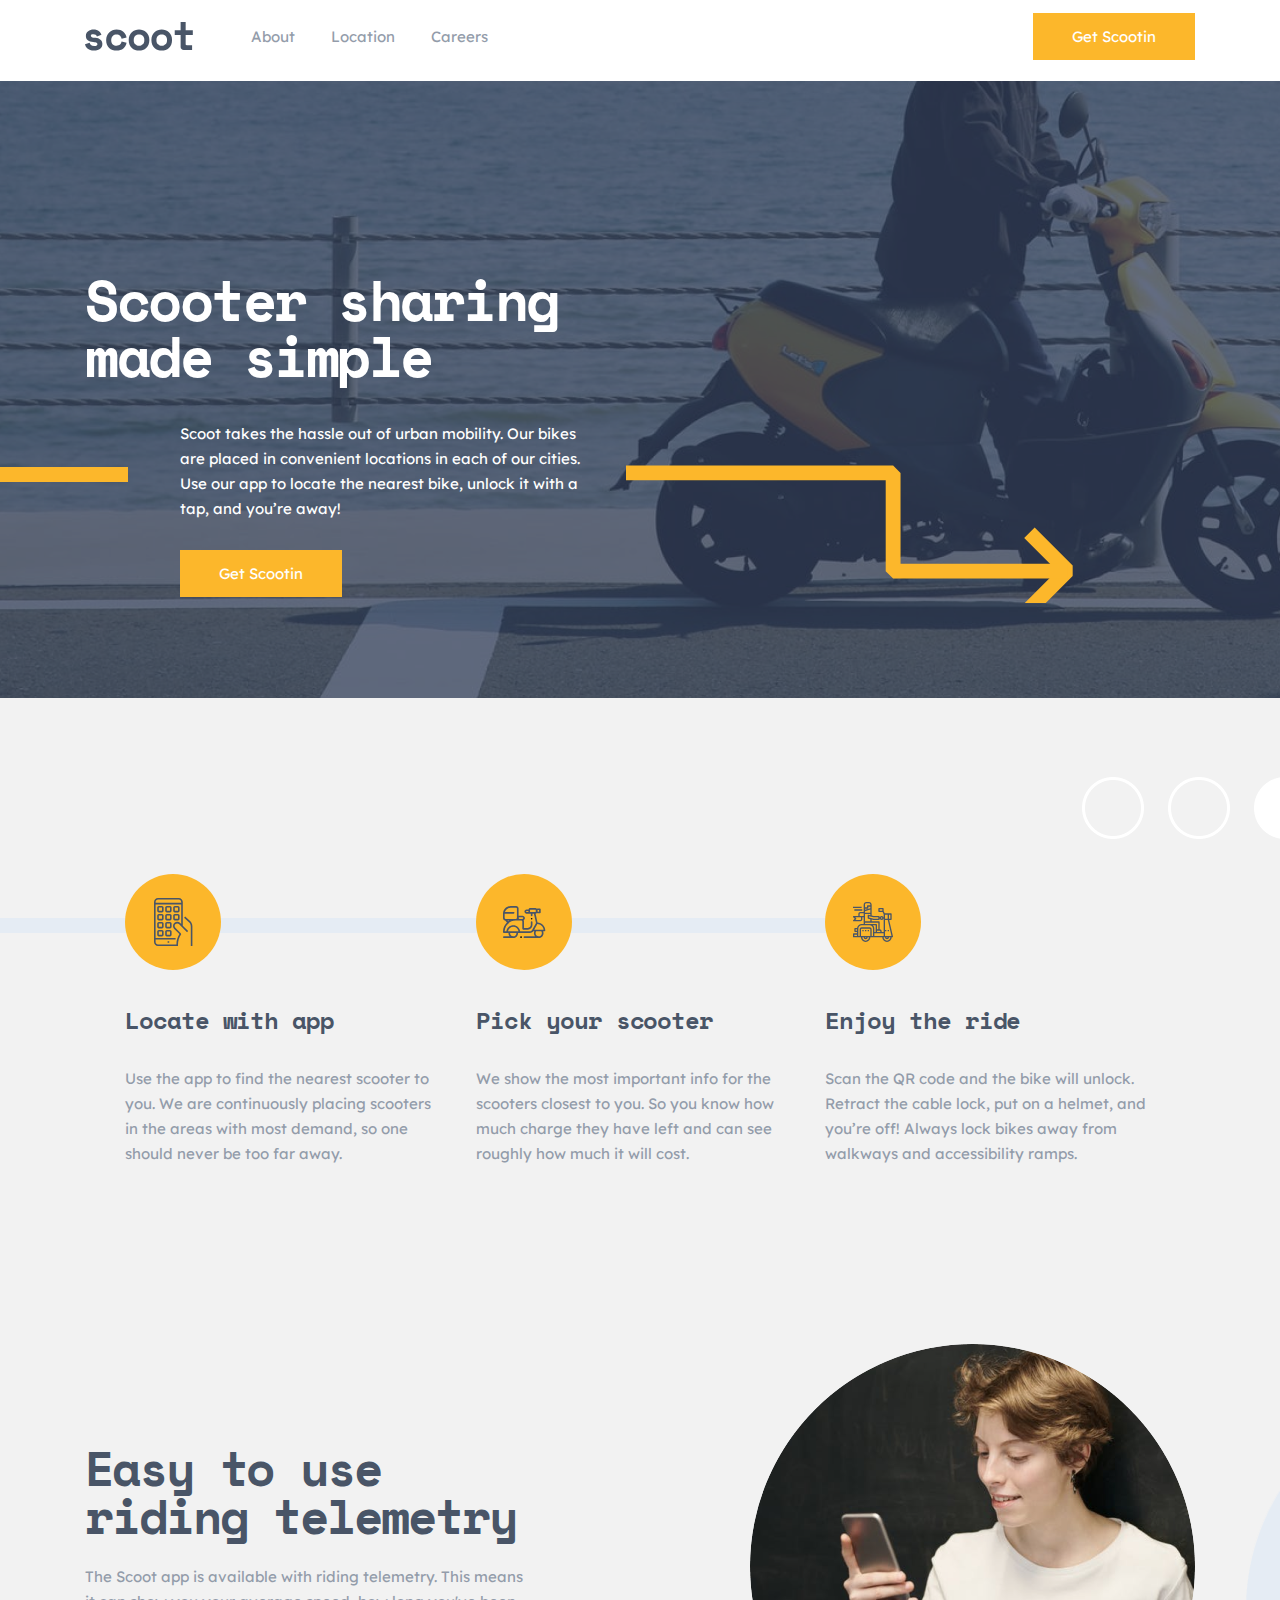
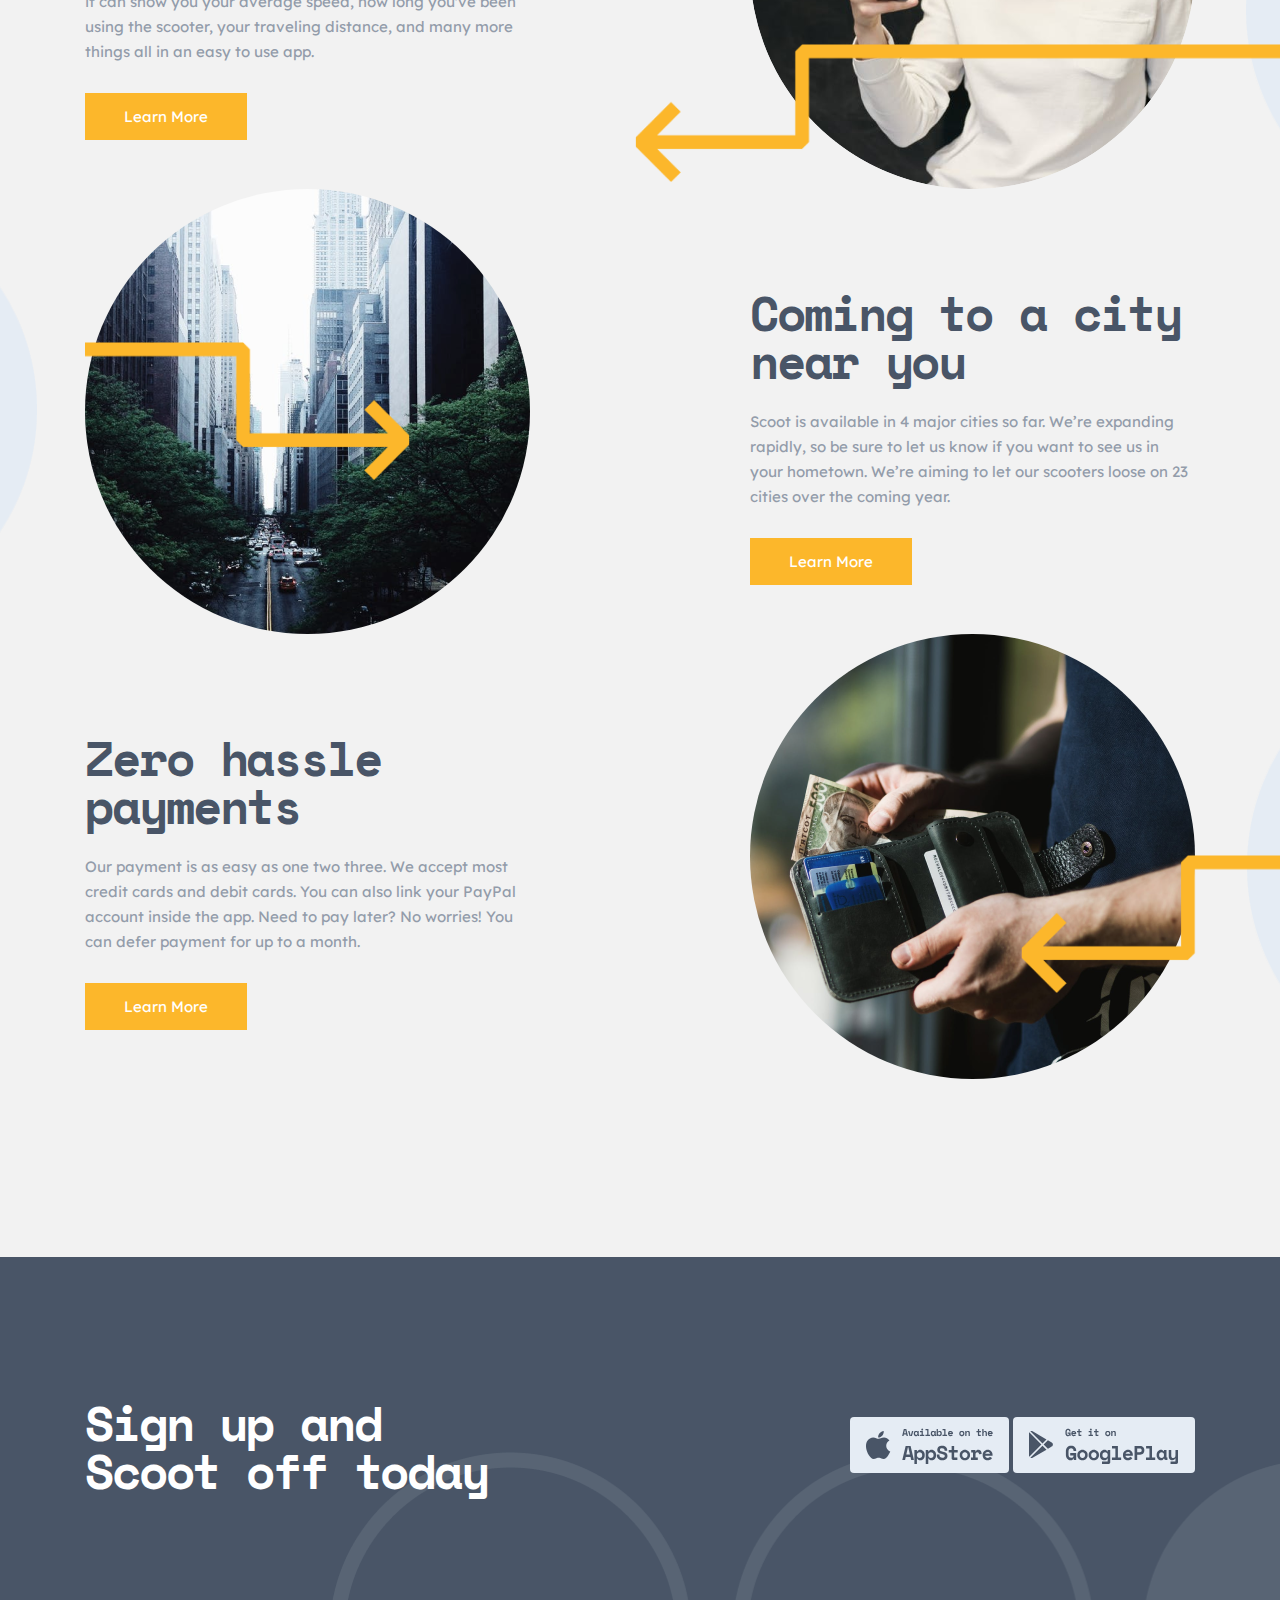
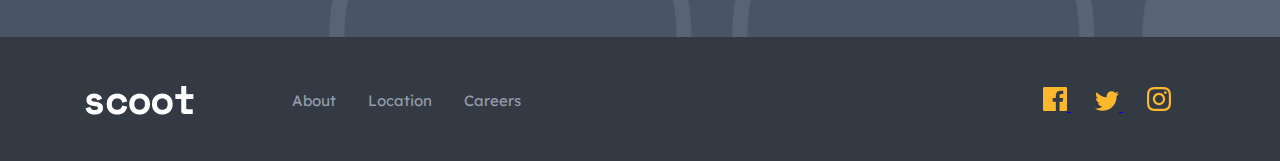
==== index.html @ fd47ba68 "initial" ====
<!DOCTYPE html>
<html lang="en">
<head>
  <meta charset="UTF-8">
  <meta http-equiv="X-UA-Compatible" content="IE=edge">
  <meta name="viewport" content="width=device-width, initial-scale=1.0">
  <link rel="preconnect" href="https://fonts.gstatic.com">
  <link rel="preconnect" href="https://fonts.gstatic.com">
  <link rel="preconnect" href="https://fonts.gstatic.com">
  <link href="https://fonts.googleapis.com/css2?family=Lexend+Deca&display=swap" rel="stylesheet">
  <link href="https://fonts.googleapis.com/css2?family=Lexend+Deca&family=Space+Mono:wght@400;700&display=swap" rel="stylesheet">
  <title>Document</title>
  <link rel="stylesheet" href="./css/main.css">
</head>
<body>
  <header class="header">
    <div class="container">
      <div class="header-list">
        <div class="header-nav">
          <img src="./img/scoot-logo.svg" alt="scoot-logo">
          <nav class="nav_list">
            <a class="nav-list_link" href="#">About</a>
            <a class="nav-list_link" href="#">Location</a>
            <a class="nav-list_link" href="#">Careers</a>
          </nav>
        </div>
        <div class="header-get">
          <a class="header-get_link" href="#">Get Scootin</a>
        </div>
      </div>
    </div>
  </header>

  <main class="main">
    <div class="main-hero">
      <div class="container">
        <div class="main-hero__item">
          <h1 class="main-hero__heading">
            Scooter sharing made simple
          </h1>
          <div class="main-hero__about">
            <p class="main-hero__content">
              Scoot takes the hassle out of urban mobility. Our bikes are placed in convenient locations in each of our cities. Use our app to locate the nearest bike, unlock it with a tap, and you’re away!
            </p>
            <a class="header-get_link hero-link" href="#">Get Scootin</a>
          </div>
        </div>
      </div>
    </div>

    <div class="features">
      <div class="container">
        <div class="features-item">
          <ul class="features-item__list">
            <li class="features-item__link">
              <img src="./img/phone.svg" alt="phone-photo">
              <h4 class="features-link__content">
                Locate with app
              </h4>
              <p class="features-link__text">
                Use the app to find the nearest scooter to you. We are continuously placing scooters in the areas with most demand, so one should never be too far away.
              </p>
            </li>
            <li class="features-item__link">
              <img src="./img/moto.svg" alt="moto-photo">
              <h4 class="features-link__content">
                Pick your scooter
              </h4>
              <p class="features-link__text">
                We show the most important info for the scooters closest to you. So you know how much charge they have left and can see roughly how much it will cost.
              </p>
            </li>
            <li class="features-item__link">
              <img src="./img/people.svg" alt="people-photo">
              <h4 class="features-link__content">
                Enjoy the ride
              </h4>
              <p class="features-link__text">
                Scan the QR code and the bike will unlock. Retract the cable lock, put on a helmet, and you’re off! Always lock bikes away from walkways and accessibility ramps.
              </p>
            </li>
          </ul>
        </div>
        <div class="features-content__list" >
          <div class="easy-content">
            <div class="easy">
              <h2 >
                Easy to use riding telemetry
              </h2>
              <p class="easy-text">
                The Scoot app is available with riding telemetry. This means it can show you your average speed, how long you've been using the scooter, your traveling distance, and many more things all in an easy to use app.
              </p>
              <a class="header-get_link easy-link" href="#">Learn More</a>
            </div>
            <img class="easy-img" src="./img/easy.png" alt="rasm">
          </div>
          <div class="coming-content">
            <img class="coming-img" src="./img/coming.png" alt="photo">
            <div class="easy">
              <h2>
                Coming to a city near you
              </h2>
              <p>
                Scoot is available in 4 major cities so far. We’re expanding rapidly, so be sure to let us know if you want to see us in your hometown. We’re aiming to let our scooters loose on 23 cities over the coming year.
              </p>
              <a class="header-get_link easy-link" href="#">Learn More</a>
            </div>
          </div>
          <div class="zero-content">
            <div class="easy">
              <h2>
                Zero hassle payments
              </h2>
              <p>
                Our payment is as easy as one two three. We accept most credit cards and debit cards. You can also link your PayPal account inside the app. Need to pay later? No worries! You can defer payment for up to a month.
              </p>
              <a class="header-get_link easy-link" href="#">Learn More</a>
            </div>
            <img class="zero-img" src="./img/zero.png" alt="#">
          </div>
        </div>
      </div>
    </div>
  </main>

  <footer class="footer">
    <div class="footer-top">
      <div class="container">
        <div class="footer-top__content">
          <h2>
            Sign up and Scoot off today
          </h2>
          <div class="footer-top__link">
            <a href="#"><img src="./img/appstore.svg" alt="appstore-photo"></a>
            <a href="#"><img src="./img/googleplay.svg" alt="googleplay-photo"></a>
          </div>
        </div>
      </div>
    </div>

    <div class="footer-bottom">
      <div class="container">
        <div class="footer-bottom__items">
          <div class="footer-bottom__logo">
            <img src="./img/scoot.png" alt="logo">
            <ul class="footer-bottom__lists">
              <li><a class="footer-lists__link" href="#">About</a></li>
              <li><a class="footer-lists__link" href="#">Location</a></li>
              <li><a class="footer-lists__link" href="#">Careers</a></li>
            </ul>
          </div>
          <div class="footer-bottom__links">
            <a class="footer-link" href="#">
              <svg class="footer-link__icon" width="24" height="24" viewBox="0 0 24 24" fill="none" xmlns="http://www.w3.org/2000/svg">
                <path d="M22.675 0H1.325C0.593 0 0 0.593 0 1.325V22.676C0 23.407 0.593 24 1.325 24H12.82V14.706H9.692V11.084H12.82V8.413C12.82 5.313 14.713 3.625 17.479 3.625C18.804 3.625 19.942 3.724 20.274 3.768V7.008L18.356 7.009C16.852 7.009 16.561 7.724 16.561 8.772V11.085H20.148L19.681 14.707H16.561V24H22.677C23.407 24 24 23.407 24 22.675V1.325C24 0.593 23.407 0 22.675 0Z"/>
                </svg>
            </a>
            <a class="footer-link" href="#">
              <svg class="footer-link__icon" width="24" height="20" viewBox="0 0 24 20" fill="none" xmlns="http://www.w3.org/2000/svg">
                <path d="M24 2.557C23.117 2.949 22.168 3.213 21.172 3.332C22.189 2.723 22.97 1.758 23.337 0.608001C22.386 1.172 21.332 1.582 20.21 1.803C19.313 0.846001 18.032 0.248001 16.616 0.248001C13.437 0.248001 11.101 3.214 11.819 6.293C7.728 6.088 4.1 4.128 1.671 1.149C0.381 3.362 1.002 6.257 3.194 7.723C2.388 7.697 1.628 7.476 0.965 7.107C0.911 9.388 2.546 11.522 4.914 11.997C4.221 12.185 3.462 12.229 2.69 12.081C3.316 14.037 5.134 15.46 7.29 15.5C5.22 17.123 2.612 17.848 0 17.54C2.179 18.937 4.768 19.752 7.548 19.752C16.69 19.752 21.855 12.031 21.543 5.106C22.505 4.411 23.34 3.544 24 2.557Z"/>
                </svg>
            </a>
            <a class="footer-link" href="#">
              <svg class="footer-link__icon" width="24" height="24" viewBox="0 0 24 24" fill="none" xmlns="http://www.w3.org/2000/svg">
                <path fill-rule="evenodd" clip-rule="evenodd" d="M12 0C8.741 0 8.333 0.014 7.053 0.072C2.695 0.272 0.273 2.69 0.073 7.052C0.014 8.333 0 8.741 0 12C0 15.259 0.014 15.668 0.072 16.948C0.272 21.306 2.69 23.728 7.052 23.928C8.333 23.986 8.741 24 12 24C15.259 24 15.668 23.986 16.948 23.928C21.302 23.728 23.73 21.31 23.927 16.948C23.986 15.668 24 15.259 24 12C24 8.741 23.986 8.333 23.928 7.053C23.732 2.699 21.311 0.273 16.949 0.073C15.668 0.014 15.259 0 12 0ZM12 2.163C15.204 2.163 15.584 2.175 16.85 2.233C20.102 2.381 21.621 3.924 21.769 7.152C21.827 8.417 21.838 8.797 21.838 12.001C21.838 15.206 21.826 15.585 21.769 16.85C21.62 20.075 20.105 21.621 16.85 21.769C15.584 21.827 15.206 21.839 12 21.839C8.796 21.839 8.416 21.827 7.151 21.769C3.891 21.62 2.38 20.07 2.232 16.849C2.174 15.584 2.162 15.205 2.162 12C2.162 8.796 2.175 8.417 2.232 7.151C2.381 3.924 3.896 2.38 7.151 2.232C8.417 2.175 8.796 2.163 12 2.163ZM5.838 12C5.838 8.597 8.597 5.838 12 5.838C15.403 5.838 18.162 8.597 18.162 12C18.162 15.404 15.403 18.163 12 18.163C8.597 18.163 5.838 15.403 5.838 12ZM12 16C9.791 16 8 14.21 8 12C8 9.791 9.791 8 12 8C14.209 8 16 9.791 16 12C16 14.21 14.209 16 12 16ZM16.965 5.595C16.965 4.8 17.61 4.155 18.406 4.155C19.201 4.155 19.845 4.8 19.845 5.595C19.845 6.39 19.201 7.035 18.406 7.035C17.61 7.035 16.965 6.39 16.965 5.595Z"/>
                </svg>
            </a>
          </div>
        </div>
      </div>
    </div>
  </footer>
</body>
</html>
---- css/main.css ----
/* :root{
    --main-font:"Lexend Deca", "Arial", sans-serif;
    --heading-font: "Space Mono","Times New Roman", monospace;
    --main-yellow: #FCB72B;
    --main-dark-navy: #495567;
    --main-dim-grey: #939CAA;
    --main-light-grey: #E5ECF4;
    --main-snow: #F2F5F9;
    --main-light-yellow: #FFF4DF;
    --main-transition: background-color 0.3s ease, border 0.3s ease, color 0.3s ease, opacity 0.3s ease;
} */


body{
  margin: 0;
  padding: 0;
  font-family: 'Lexend Deca', sans-serif;
  overflow-x: hidden;
}

h1,h2,h3,h4,h5,h6{
  font-family: 'Space Mono', monospace;
}

.container{
  width: 1110px;
  padding-left: 20px;
  padding-right: 20px;
  margin-left: auto;
  margin-right: auto;
}

.header{
  background: #FFFFFF;
  padding-top: 22px;
  padding-bottom: 30px;
}

.header-list{
  display: flex;
  justify-content: space-between;
  align-items: center;
}

.header-nav{
  display: flex;
  align-items: center;
  justify-content: space-between;
}

.header-nav img{
  margin-right: 58px;
}


.nav_list{
  margin-right: 32px;
}

.nav-list_link{
  text-decoration: none;
  font-size: 15px;
  line-height: 25px;
  color: #939CAA;
  margin-right: 32px;
}

.nav-list_link:hover{
  color: #FCB72B;
  transition: 0.5s;
}

.header-get_link{
  text-decoration: none;
  font-size: 15px;
  line-height: 25px;
  text-align: center;
  color: #FFFFFF;
  background: #FCB72B;
  padding: 14px 39px;
}

.header-get_link:hover{
  color: #FCB72B;
  background: #FFFFFF;
  border: 3px solid #FCB72B;
  transition: 0.5s;
}

.main-hero__content{
  position: relative;
}

.main-hero__content::before{
  position: absolute;
  display: block;
  content: "";
  width: 203px;
  height: 15px;
  background-image: url(../img/line1.svg);
  background-repeat: no-repeat;
  background-size: cover;
  left: -255px;
  bottom: 39px;
}

.main-hero__content::after{
  position: absolute;
  display: block;
  content: "";
  width: 447px;
  height: 138px;
  background-image: url(../img/line2.svg);
  background-repeat: no-repeat;
  background-size: cover;
  right: -488px;
  top: 44px;
}

.main-hero__item::before{
  display: block;
  position: absolute;
  content: "";
  width: 234px;
  height: 63px;
  background-image: url(../img/main-hero-circle.png);
  background-repeat: no-repeat;
  background-size: contain;
  right: calc(-36px);
  bottom: calc(60px);
}



.main-hero{
  background-image: url(../img/Bitmap.png);
  background-repeat: no-repeat;
  background-position: calc(50% - 46px) -7px;
  padding-top: 153px;
  padding-bottom: 112px;
}

.main-hero__heading{
  font-size: 56px;
  line-height: 56px;
  letter-spacing: -2.5px;
  color: #FFFFFF;
  width: 500px;
}

.main-hero__about{
}

.main-hero__content{
  font-size: 15px;
  line-height: 25px;
  color: #FFFFFF;
  width: 405px;
  margin-left: 95px;
  margin-bottom: 40px;
}

.hero-link{
  margin-left: 95px;
}


.features{
  background: #F2F2F2;
  padding-top: 160px;
  padding-bottom: 178px
}




.features-item__list{
  display: flex;
  align-items: center;
  justify-content: space-between;
  list-style: none;
}


.features-item__link{
  margin-right: 30px;
}


.features-link__content{
  font-size: 24px;
  line-height: 28px;
  letter-spacing: -1.07143px;
  color: #495567;
}


.features-link__text{
  font-size: 15px;
  line-height: 25px;
  color: #939CAA;
}

.features-content__list{
  padding-top: 147px;
}



.easy-content{
  display: flex;
  align-items: center;
  justify-content: space-between;
}
.coming-content{
  display: flex;
  align-items: center;
  justify-content: space-between;
}

.zero-content{
  display: flex;
  align-items: center;
  justify-content: space-between;
}

.easy h2{
  width: 445px;
  height: 96px;
  font-size: 48px;
  line-height: 48px;
  letter-spacing: -2.1px;
  color: #495567;
  margin-bottom: 24px;
}



.easy p{
  width: 445px;
  height: 100px;
  font-size: 15px;
  line-height: 25px;
  color: #939CAA;
  margin-bottom: 40px;
}


.easy-content img{
  border-radius: 60%;
}

.coming-img{
  border-radius: 50%;
}

.zero-img{
  border-radius: 50%;
}


.easy-link{
  margin-bottom: 90px;
}

.easy-content{
  position: relative;
}

.easy-content::before{
  position: absolute;
  width: 735px;
  background-size: contain;
  content: "";
  height:138px;
  background-image: url(../img/group.png);
  background-repeat: no-repeat;
  right: -175px;
  bottom: 7px;
}


.features{
  background-image: url(../img/easy-circle.png), url(../img/easy-circle.png), url(../img/easy-circle.png), url(../img/blue\ line.png);
  background-repeat: no-repeat;
  background-position: calc(50% - -828px)689px, calc(50% - 826px)1089px, calc(50% - -829px)1546px, calc(50% - 297px) 220px;
}

.coming-content::before{
  position: absolute;
  width: 735px;
  height: 138px;
  content: "";
  background-size: contain;
  background-image: url(../img/coming-line.png);
  background-repeat: no-repeat;
}

.zero-content::before{
  position: absolute;
  width: 735px;
  height: 138px;
  content: "";
  background-size: contain;
  background-image: url(../img/zero-line.png);
  background-repeat: no-repeat;
  right: calc(50% - 1116px);
  top: calc(50% - -2005px);
}


.footer-top{
  padding-top: 102px;
  padding-bottom: 102px;
  background-color: #495567;
}

.footer-top__content{
  display: flex;
  align-items: center;
  justify-content: space-between;
}

.footer-top__content h2{
  font-size: 48px;
  line-height: 48px;
  letter-spacing: -2.14286px;
  color: #FFFFFF;
  width: 415px;
  height: 96px;
}

.footer-top{
  background-image: url(../img/three-circle.png);
  background-repeat: no-repeat;
  background-position: calc(50% - -269px)195px;
}


.footer{
  padding-bottom: 32px;
  background: #333A44;
}

.footer-bottom__items{
  display: flex;
  align-items: center;
  justify-content: space-between;
}


.footer-bottom__logo{
  display: flex;
  align-items: center;
  justify-content: space-between;
  padding-top: 35px;
}

.footer-bottom__logo img{
  margin-right: 58px;
}


.footer-bottom__lists{
  display: flex;
  align-items: center;
  justify-content: space-between;
  list-style: none;
}

.footer-bottom__links{
  padding-top: 36px;
}

.footer-lists__link{
  text-decoration: none;
  font-size: 15px;
  line-height: 25px;
  color: #939CAA;
  margin-right: 32px;
}

.footer-lists__link:hover{
  color: #FCB72B;
  transition: 0.5s;
}

.footer-lists__link{
  font-size: 15px;
  line-height: 25px;
  color: #939CAA;
}

.footer-link{
  margin-right: 24px;
}

.footer-link__icon{
  fill:#FCB72B;
}

.footer-link__icon:hover{
  fill: #E5ECF4;
  transition: 0.5s;
}
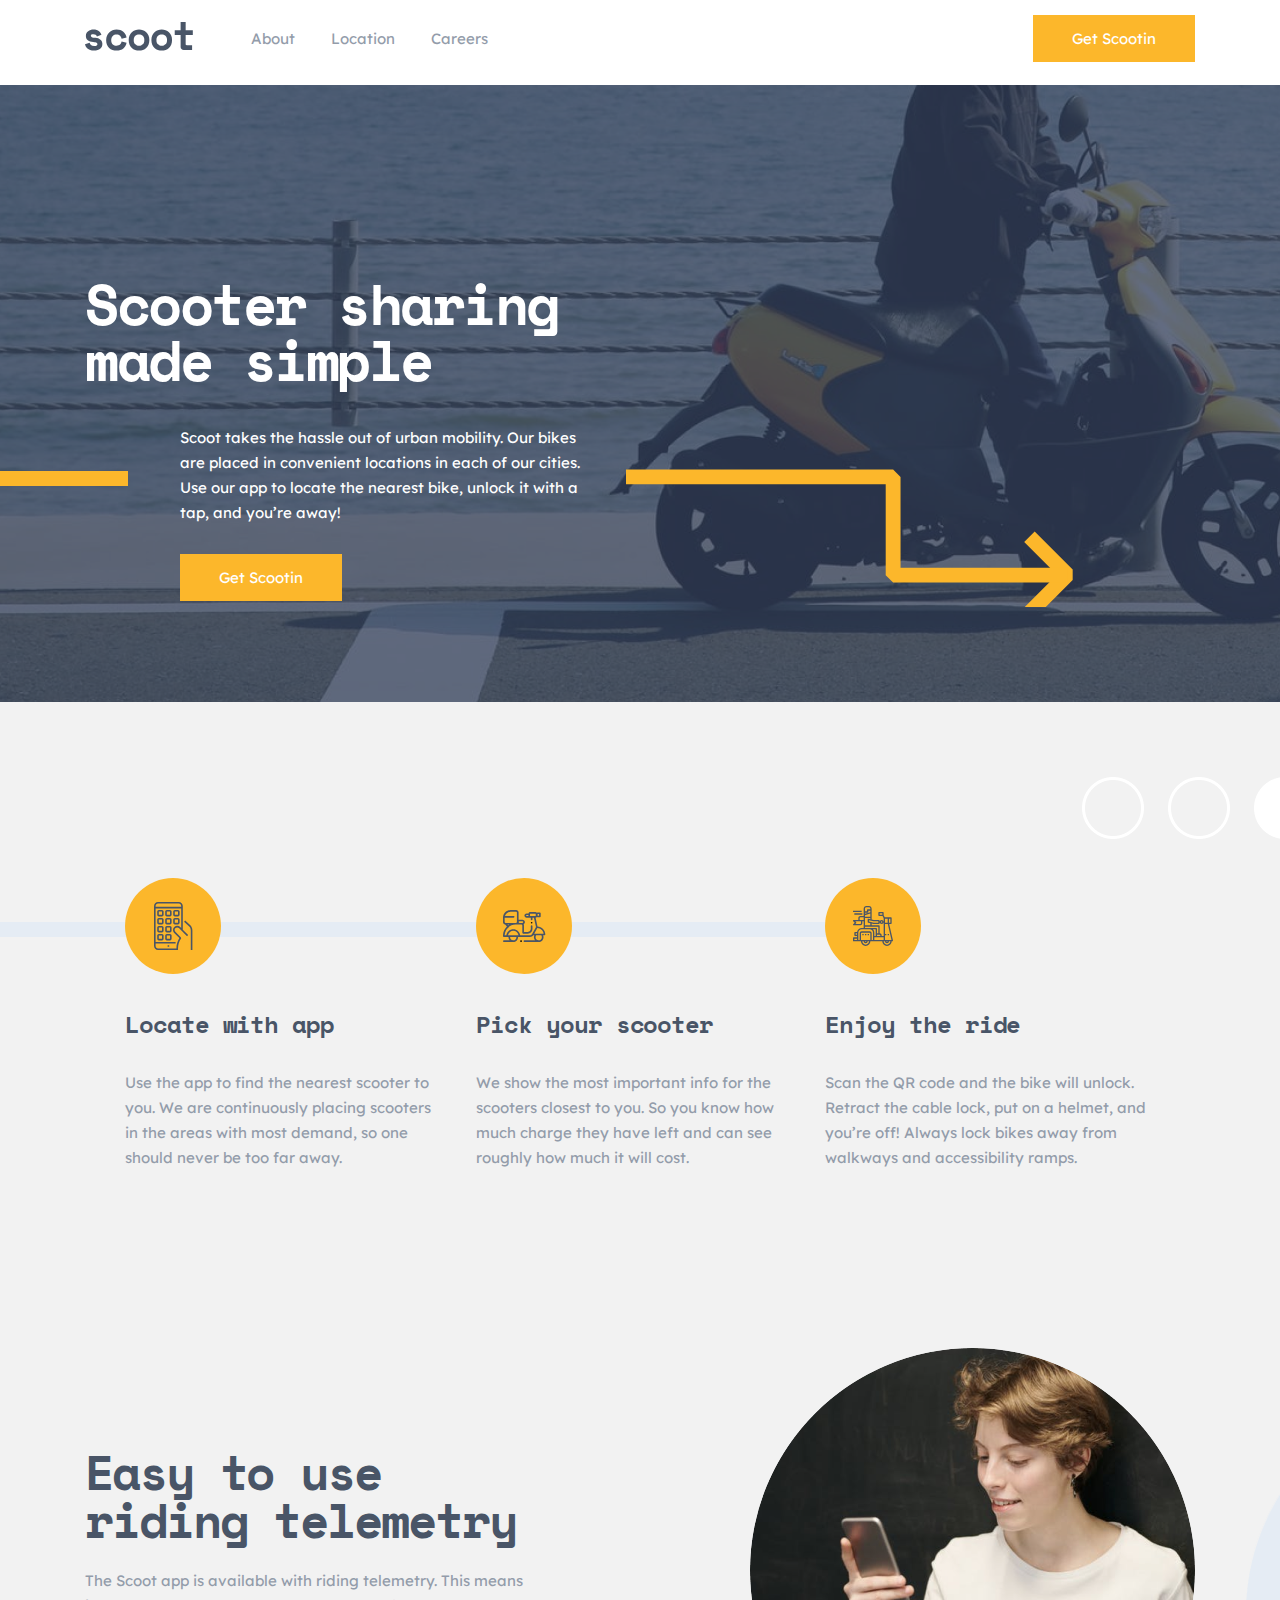
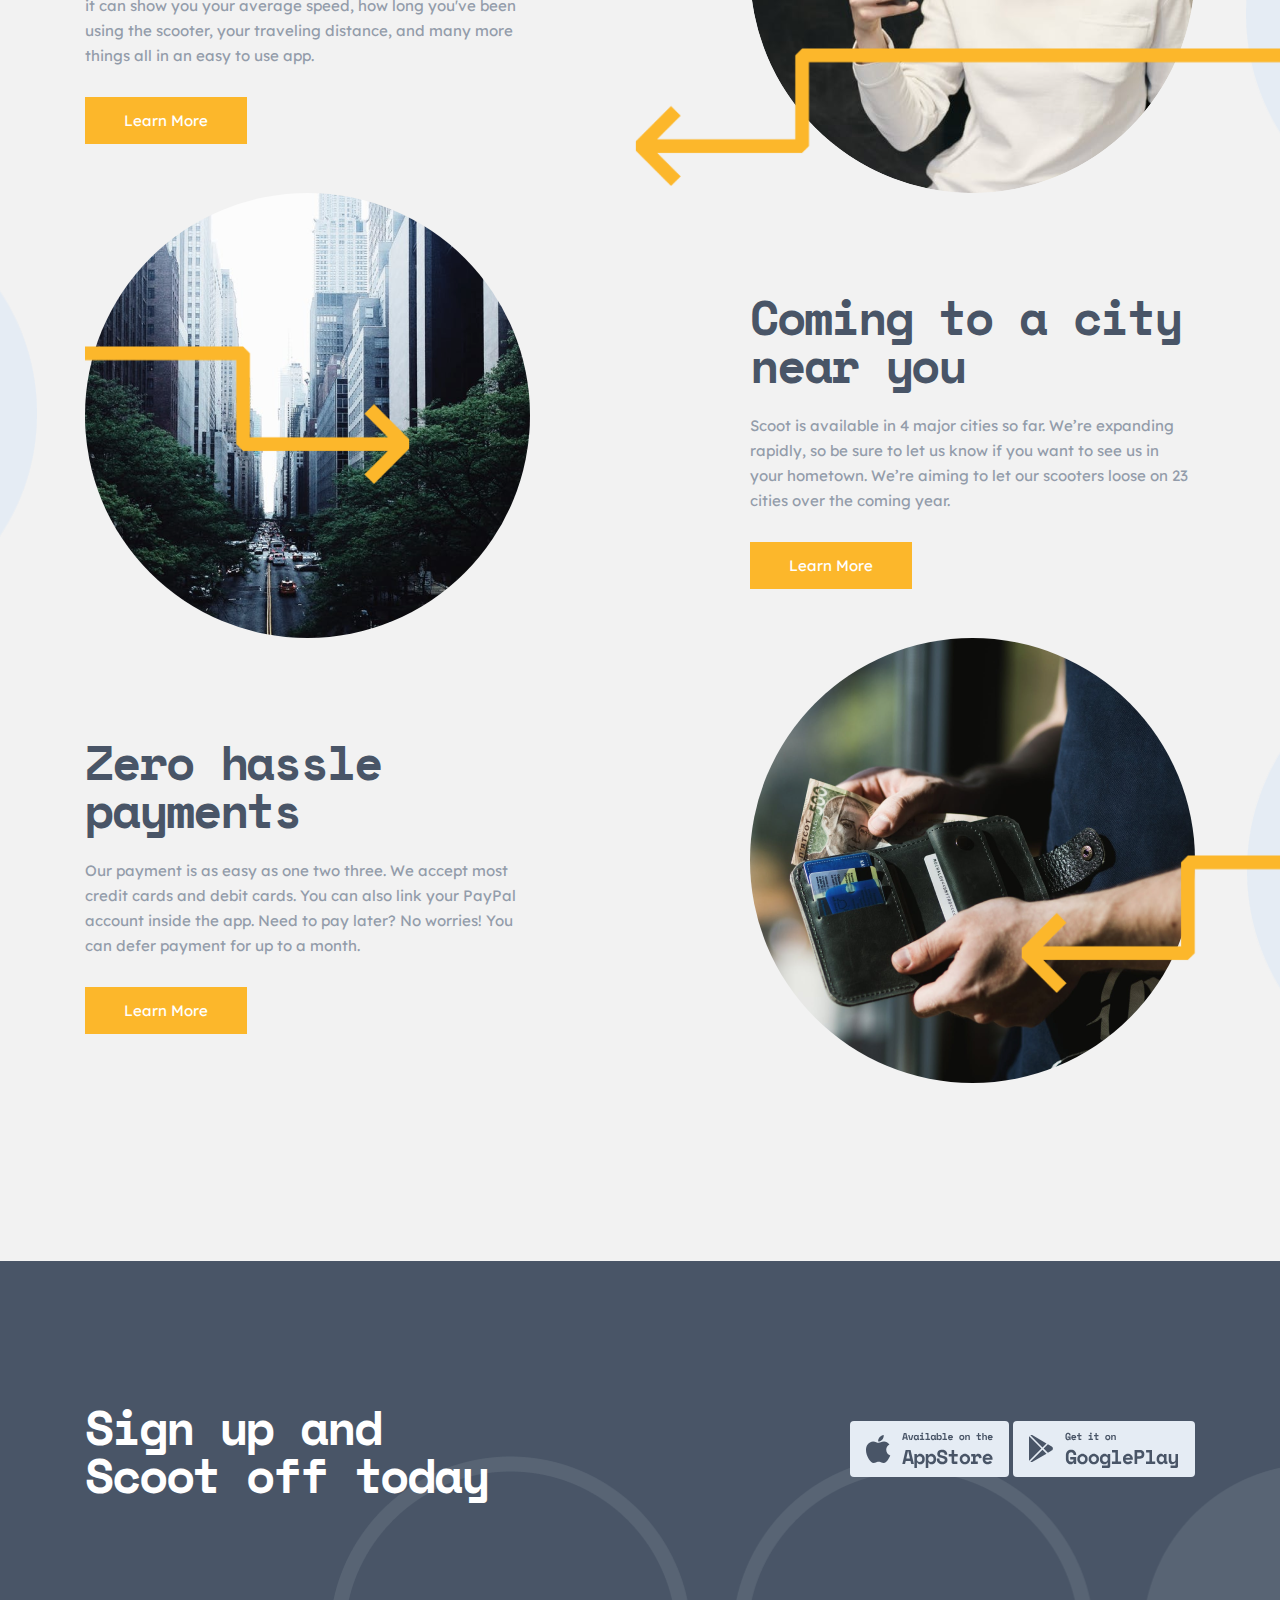
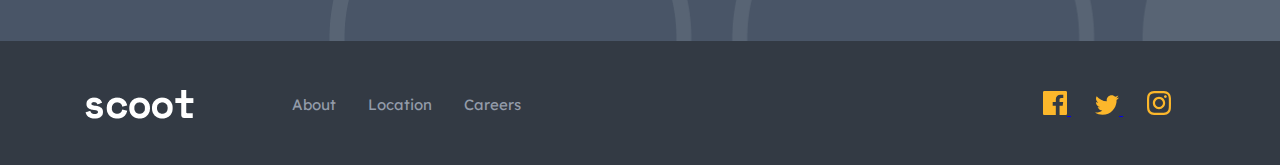
==== commit 99434cc2: "add net" ====
--- a/index.html
+++ b/index.html
@@ -17,9 +17,11 @@
     <div class="container">
       <div class="header-list">
         <div class="header-nav">
-          <img src="./img/scoot-logo.svg" alt="scoot-logo">
+          <a href="index.html">
+            <img src="./img/scoot-logo.svg" alt="scoot-logo">
+          </a>
           <nav class="nav_list">
-            <a class="nav-list_link" href="#">About</a>
+            <a class="nav-list_link" href="https://elated-neumann-599453.netlify.app/">About</a>
             <a class="nav-list_link" href="#">Location</a>
             <a class="nav-list_link" href="#">Careers</a>
           </nav>
